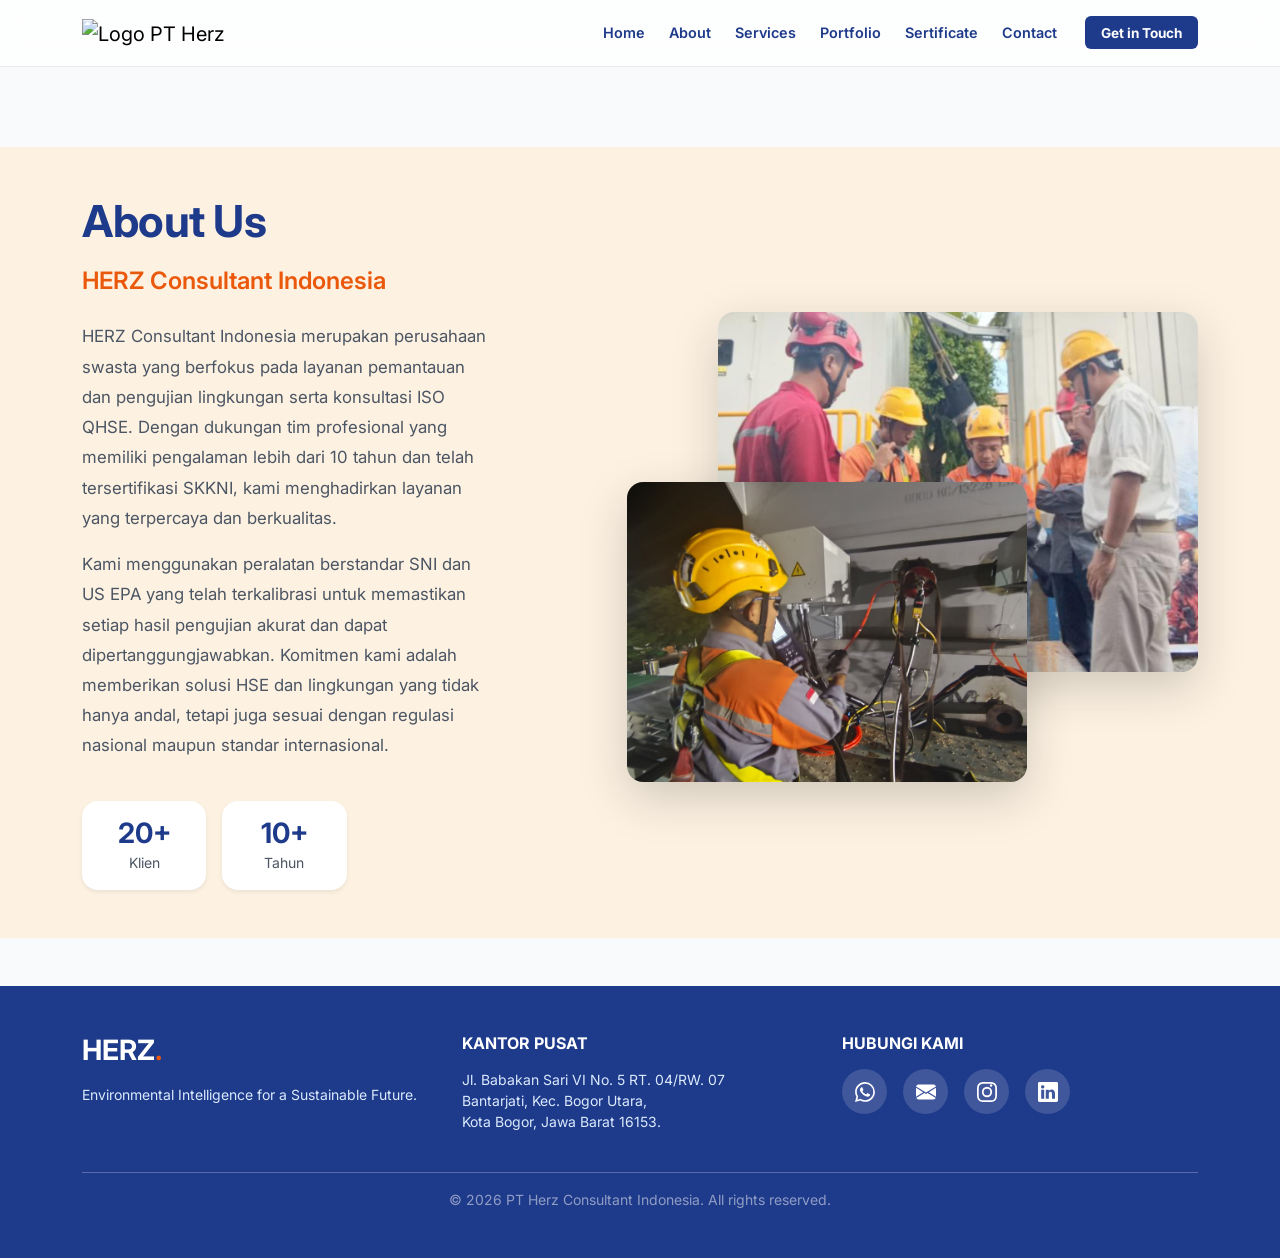
==== about.html @ 068e95f5 "sertivicate contact" ====
<!DOCTYPE html>
<html lang="id">
<head>
    <meta charset="UTF-8">
    <meta name="viewport" content="width=device-width, initial-scale=1.0">
    <title>About Us | PT Herz Consultant Indonesia</title>

    <!-- Bootstrap 5 -->
    <link href="https://cdn.jsdelivr.net/npm/bootstrap@5.3.0/dist/css/bootstrap.min.css" rel="stylesheet">

    <!-- Google Fonts -->
    <link href="https://fonts.googleapis.com/css2?family=Inter:wght@300;400;600;700;800&display=swap" rel="stylesheet">

    <!-- Custom CSS -->
    <link rel="stylesheet" href="css/style.css">
</head>
<body>

    <nav class="navbar navbar-expand-lg navbar-light py-2">
        <div class="container">
            <a class="navbar-brand" href="index.html">
                <img src="assets/logos/logo-herz.png" alt="Logo PT Herz" class="brand-logo">
            </a>
            <button class="navbar-toggler" type="button" data-bs-toggle="collapse" data-bs-target="#navbarNav">
                <span class="navbar-toggler-icon"></span>
            </button>
            <div class="collapse navbar-collapse" id="navbarNav">
                <ul class="navbar-nav ms-auto align-items-center">
                    <li class="nav-item"><a class="nav-link fw-semibold px-3" href="index.html">Home</a></li>
                    <li class="nav-item"><a class="nav-link fw-semibold px-3 active text-herz-blue" href="about.html">About</a></li>
                    <li class="nav-item"><a class="nav-link fw-semibold px-3" href="services.html">Services</a></li>
                    <li class="nav-item"><a class="nav-link fw-semibold px-3" href="portfolio.html">Portfolio</a></li>
                    <li class="nav-item"><a class="nav-link fw-semibold px-3" href="sertificate.html">Sertificate</a></li>
                    <li class="nav-item"><a class="nav-link fw-semibold px-3" href="contact.html">Contact</a></li>
                    <li class="nav-item ms-lg-3">
                        <a href="mailto:info@herzindonesia.com" class="btn btn-herz-blue fw-bold px-4">Get in Touch</a>
                    </li>
                </ul>
            </div>
        </div>
    </nav>
    <!-- Spacer untuk navbar fixed-top -->
    <div style="height: 80px;"></div>

    <section class="about-section py-5">
        <div class="container">
            <div class="row align-items-center g-5">
                
                <div class="col-lg-5">
                    <div class="about-content animate-on-scroll">
                        <h1 class="display-4 fw-bold text-herz-blue mb-3">
                            About Us
                        </h1>
                        <h2 class="h4 fw-semibold text-herz-orange mb-4">
                            HERZ Consultant Indonesia
                        </h2>
                        <p class="text-muted mb-3">
                            HERZ Consultant Indonesia merupakan perusahaan swasta yang berfokus pada layanan pemantauan dan pengujian lingkungan serta konsultasi ISO QHSE. Dengan dukungan tim profesional yang memiliki pengalaman lebih dari 10 tahun dan telah tersertifikasi SKKNI, kami menghadirkan layanan yang terpercaya dan berkualitas.
                        </p>
                        <p class="text-muted mb-4">
                            Kami menggunakan peralatan berstandar SNI dan US EPA yang telah terkalibrasi untuk memastikan setiap hasil pengujian akurat dan dapat dipertanggungjawabkan. Komitmen kami adalah memberikan solusi HSE dan lingkungan yang tidak hanya andal, tetapi juga sesuai dengan regulasi nasional maupun standar internasional.
                        </p>
                        
                        <div class="row g-3 mt-4">
                            
                            <div class="col-4">
                                <div class="stat-card text-center p-3 bg-white rounded-4 shadow-sm">
                                    <h3 class="fw-bold text-herz-blue mb-0">20+</h3>
                                    <small class="text-muted">Klien</small>
                                </div>
                            </div>
                            <div class="col-4">
                                <div class="stat-card text-center p-3 bg-white rounded-4 shadow-sm">
                                    <h3 class="fw-bold text-herz-blue mb-0">10+</h3>
                                    <small class="text-muted">Tahun</small>
                                </div>
                            </div>
                        </div>
                    </div>
                </div>
                
                <div class="col-lg-7">
                    <div class="about-images-wrapper position-relative animate-on-scroll">
                        
                        <div class="about-image-top">
                            <img src="assets/images/about_01.png" 
                                 alt="Office workspace" 
                                 class="img-fluid rounded-4 shadow-lg about-img-top animate-on-scroll">
                        </div>
                        
                        <div class="about-image-bottom">
                            <img src="assets/images/about_02.png" 
                                 alt="Team collaboration" 
                                 class="img-fluid rounded-4 shadow-lg about-img-bottom animate-on-scroll"
                                 style="transition-delay: 200ms;">
                        </div>
                        
                    </div>
                </div>
                
            </div>
        </div>
    </section>

    <footer id="contact" class="bg-herz-blue text-white py-5 mt-5">
        <div class="container">
            <div class="row g-4 text-start">
                <div class="col-md-4">
                    <div class="h3 fw-bold mb-3">HERZ<span class="text-herz-orange">.</span></div>
                    <p class="text-light-blue small">Environmental Intelligence for a Sustainable Future.</p>
                </div>
                <div class="col-md-4">
                    <h6 class="text-uppercase fw-bold mb-3">Kantor Pusat</h6>
                    <p class="text-light-blue small">
                        Jl. Babakan Sari VI No. 5 RT. 04/RW. 07<br>
                        Bantarjati, Kec. Bogor Utara,<br>
                        Kota Bogor, Jawa Barat 16153.
                    </p>

                </div>
                <div class="col-md-4">
                    <h6 class="text-uppercase fw-bold mb-3">Hubungi Kami</h6>
                    <ul class="list-unstyled text-light-blue small">
                       <div class="d-flex gap-3 flex-wrap">
                             <!-- REVISI 2026-05-07: Update WhatsApp -->
                             <a href="https://wa.me/628131415825" class="social-icon" target="_blank" style="width: 45px; height: 45px; background: rgba(255,255,255,0.15); border-radius: 50%; display: flex; align-items: center; justify-content: center; color: white; text-decoration: none;">
                                 <svg xmlns="http://www.w3.org/2000/svg" width="20" height="20" fill="currentColor" class="bi bi-whatsapp" viewBox="0 0 16 16">
                                  <path d="M13.601 2.326A7.854 7.854 0 0 0 7.994 0C3.627 0 .068 3.558.064 7.926c0 1.399.366 2.76 1.057 3.965L0 16l4.204-1.102a7.933 7.933 0 0 0 3.79.965h.004c4.368 0 7.926-3.558 7.93-7.93A7.898 7.898 0 0 0 13.601 2.326zM7.994 14.521a6.573 6.573 0 0 1-3.356-.92l-.24-.144-2.494.654.666-2.433-.156-.251a6.56 6.56 0 0 1-1.007-3.505c0-3.626 2.957-6.584 6.591-6.584a6.56 6.56 0 0 1 4.66 1.931 6.557 6.557 0 0 1 1.928 4.66c-.004 3.639-2.961 6.592-6.592 6.592zm3.615-4.934c-.197-.099-1.17-.578-1.353-.646-.182-.065-.315-.099-.445.099-.133.197-.513.646-.627.775-.114.133-.232.148-.43.05-.197-.1-.836-.308-1.592-.985-.59-.525-.985-1.175-1.103-1.372-.114-.198-.011-.304.088-.403.087-.088.197-.232.296-.346.1-.114.133-.198.198-.33.065-.134.034-.248-.015-.347-.05-.099-.445-1.076-.612-1.47-.16-.389-.323-.335-.445-.34-.114-.007-.247-.007-.38-.007a.729.729 0 0 0-.529.247c-.182.198-.691.677-.691 1.654 0 .977.71 1.916.81 2.049.098.133 1.394 2.132 3.383 2.992.47.205.84.326 1.129.418.475.152.904.129 1.246.08.38-.058 1.171-.48 1.338-.943.164-.464.164-.86.114-.943-.049-.084-.182-.133-.38-.232z"/>
                                </svg>
                             </a>
                         
                             <!-- REVISI 2026-05-07: Update Email -->
                             <a href="mailto:info@herzindonesia.com" class="social-icon" style="width: 45px; height: 45px; background: rgba(255,255,255,0.15); border-radius: 50%; display: flex; align-items: center; justify-content: center; color: white; text-decoration: none;">
                                 <svg xmlns="http://www.w3.org/2000/svg" width="20" height="20" fill="currentColor" class="bi bi-envelope-fill" viewBox="0 0 16 16">
                                  <path d="M.05 3.555A2 2 0 0 1 2 2h12a2 2 0 0 1 1.95 1.555L8 8.414.05 3.555zM0 4.697v7.104l5.803-3.558L0 4.697zM6.761 8.83l-6.57 4.027A2 2 0 0 0 2 14h12a2 2 0 0 0 1.808-1.144l-6.57-4.027L8 9.586l-1.239-.756zm3.436-.586L16 11.801V4.697l-5.803 3.546z"/>
                                </svg>
                             </a>
                         
                             <a href="#" class="social-icon" style="width: 45px; height: 45px; background: rgba(255,255,255,0.15); border-radius: 50%; display: flex; align-items: center; justify-content: center; color: white; text-decoration: none;">
                                 <svg xmlns="http://www.w3.org/2000/svg" width="20" height="20" fill="currentColor" class="bi bi-instagram" viewBox="0 0 16 16">
                                  <path d="M8 0C5.829 0 5.556.01 4.703.048 3.85.088 3.269.222 2.76.42a3.917 3.917 0 0 0-1.417.923A3.927 3.927 0 0 0 .42 2.76c-.198.509-.333 1.09-.373 1.943C.01 5.556 0 5.829 0 8s.01 2.444.048 3.297c.04.852.174 1.433.372 1.942.205.526.478.972.923 1.417.444.445.89.719 1.416.923.51.198 1.09.333 1.942.372C5.555 15.99 5.828 16 8 16s2.444-.01 3.298-.048c.851-.04 1.434-.174 1.943-.372a3.916 3.916 0 0 0 1.416-.923c.445-.445.718-.891.923-1.417.197-.509.332-1.09.372-1.942C15.99 10.445 16 10.171 16 8s-.01-2.444-.048-3.297c-.04-.852-.175-1.433-.372-1.942a3.926 3.926 0 0 0-.923-1.417A3.911 3.911 0 0 0 13.24.42c-.51-.198-1.092-.333-1.943-.372C10.443.01 10.172 0 8 0zm0 1.44c2.168 0 2.426.007 3.281.046.78.035 1.204.166 1.486.275.373.145.64.319.92.599.28.28.453.546.598.92.11.281.24.705.275 1.485.039.854.047 1.11.047 3.281s-.008 2.426-.047 3.281c-.035.78-.166 1.203-.275 1.485a2.47 2.47 0 0 1-.599.919c-.28.28-.546.453-.92.598-.282.11-.705.24-1.485.276-.854.038-1.11.046-3.281.046s-2.426-.008-3.281-.046c-.78-.036-1.203-.166-1.485-.276a2.474 2.474 0 0 1-.92-.598 2.48 2.48 0 0 1-.6-.92c-.109-.281-.24-.705-.275-1.485-.038-.854-.046-1.11-.046-3.281s.008-2.426.046-3.281c.036-.78.166-1.204.276-1.486.145-.373.319-.64.599-.92.28-.28.546-.453.92-.598.282-.11.705-.24 1.485-.276.738-.034 1.024-.044 2.515-.045v.002z"/>
                                  <path d="M8 3.891A4.109 4.109 0 1 0 12.109 8 4.109 4.109 0 0 0 8 3.891zm0 6.778A2.669 2.669 0 1 1 10.669 8 2.669 2.669 0 0 1 8 10.669z"/>
                                  <path d="M12.273 2.712a1.008 1.008 0 1 1-2.015 0 1.008 1.008 0 0 1 2.015 0z"/>
                                </svg>
                             </a>
                         
                             <!-- REVISI 2026-05-07: Update LinkedIn -->
                             <a href="https://www.linkedin.com/company/pt-herz-konsultan-indonesia/" class="social-icon" target="_blank" style="width: 45px; height: 45px; background: rgba(255,255,255,0.15); border-radius: 50%; display: flex; align-items: center; justify-content: center; color: white; text-decoration: none;">
                                 <svg xmlns="http://www.w3.org/2000/svg" width="20" height="20" fill="currentColor" class="bi bi-linkedin" viewBox="0 0 16 16">
                                  <path d="M0 1.146C0 .513.526 0 1.175 0h13.65C15.474 0 16 .513 16 1.146v13.708c0 .633-.526 1.146-1.175 1.146H1.175C.526 16 0 15.487 0 14.854V1.146zm4.943 12.248V6.169H2.542v7.225h2.401zm-1.2-8.212c.837 0 1.358-.554 1.358-1.248-.015-.709-.52-1.248-1.342-1.248-.822 0-1.359.54-1.359 1.248 0 .694.521 1.248 1.327 1.248h.016zm4.908 8.212V9.359c0-.216.016-.432.08-.586.173-.431.568-.878 1.232-.878.869 0 1.216.662 1.216 1.634v3.865h2.401V9.25c0-2.22-1.184-3.252-2.764-3.252-1.274 0-1.845.7-2.165 1.193v.025h-.016a5.54 5.54 0 0 1 .016-.025V6.169h-2.4c.03.678 0 7.225 0 7.225h2.4z"/>
                                </svg>
                             </a>

                        </div>
                    </ul>
                </div>
            </div>
            <hr class="mt-4 opacity-25">
            <div class="text-center small opacity-50">
                &copy; 2026 PT Herz Consultant Indonesia. All rights reserved.
            </div>
        </div>
    </footer>

    <!-- Bootstrap JS -->
    </div>
    </div>

    <script src="https://cdn.jsdelivr.net/npm/bootstrap@5.3.0/dist/js/bootstrap.bundle.min.js"></script>
    
    <!-- Custom JS -->
    <script src="js/script.js"></script>

</body>
</html>
---- css/style.css ----
/* =========================================
   1. General Setup & Colors
   ========================================= */
body {
    font-family: 'Inter', sans-serif;
    background-color: #f8fafc;
    color: #1e293b;
    min-height: 100vh;
}

/* =========================================
   Glassmorphism Panel - Behind Text Only
   ========================================= */
.glass-panel {
    background: rgba(255, 255, 255, 0.12);
    backdrop-filter: blur(14px);
    -webkit-backdrop-filter: blur(14px);
    border: 1px solid rgba(255, 255, 255, 0.25);
    border-radius: 20px;
    padding: 2.5rem;
    box-shadow: 0 8px 32px rgba(0, 0, 0, 0.15);
}

.glass-panel-dark {
    background: rgba(30, 58, 138, 0.65);
    backdrop-filter: blur(14px);
    -webkit-backdrop-filter: blur(14px);
    border: 1px solid rgba(255, 255, 255, 0.15);
    border-radius: 20px;
    padding: 2.5rem;
    box-shadow: 0 8px 32px rgba(0, 0, 0, 0.2);
}

@media (max-width: 768px) {
    .glass-panel,
    .glass-panel-dark {
        padding: 1.5rem;
        border-radius: 14px;
        background: rgba(255, 255, 255, 0.2);
    }
}

/* =========================================
   About Section Glassmorphism
   ========================================= */
.glass-section {
    background: rgba(255, 255, 255, 0.7);
    backdrop-filter: blur(10px);
    -webkit-backdrop-filter: blur(10px);
    border: 1px solid rgba(255, 255, 255, 0.3);
    box-shadow: 0 8px 32px rgba(0, 0, 0, 0.08);
}

@media (max-width: 768px) {
    .glass-section {
        background: rgba(255, 255, 255, 0.85);
    }
}

/* =========================================
   About Us - Asymmetric Section
   ========================================= */
.about-section {
    background-color: #FDF2E2;
    position: relative;
    overflow: hidden;
    width: 100%;
}

.about-content {
    padding-right: 2rem;
}

.about-content h1 {
    font-size: 2.75rem;
    line-height: 1.2;
    letter-spacing: -0.5px;
}

.about-content h2 {
    font-size: 1.5rem;
    line-height: 1.4;
}

.about-content p {
    font-size: 1.05rem;
    line-height: 1.8;
}

/* Stat Cards */
.stat-card {
    transition: transform 0.3s ease, box-shadow 0.3s ease;
}

.stat-card:hover {
    transform: translateY(-5px);
    box-shadow: 0 12px 30px rgba(0, 0, 0, 0.15) !important;
}

/* Images Wrapper */
.about-images-wrapper {
    position: relative;
    min-height: 520px;
    padding: 30px 0;
}

/* Top Image */
.about-image-top {
    position: relative;
    z-index: 1;
}

.about-img-top {
    width: 100%;
    max-width: 480px;
    height: auto;
    aspect-ratio: 4/3;
    object-fit: cover;
    border-radius: 20px;
    display: block;
    margin-left: auto;
    box-shadow: 0 15px 50px rgba(0, 0, 0, 0.12);
}

/* Bottom Image (Overlapping) */
.about-image-bottom {
    position: absolute;
    bottom: 20px;
    left: 0;
    z-index: 2;
}

.about-img-bottom {
    width: 100%;
    max-width: 400px;
    height: auto;
    aspect-ratio: 4/3;
    object-fit: cover;
    border-radius: 20px;
    display: block;
    margin-left: 60px;
    box-shadow: 0 20px 60px rgba(0, 0, 0, 0.18);
}

/* Responsive - Tablet & Mobile */
@media (max-width: 991px) {
    .about-content {
        padding-right: 0;
        text-align: center;
        margin-bottom: 3rem;
    }
    
    .about-content h1 {
        font-size: 2.25rem;
    }
    
    .about-content h2 {
        font-size: 1.25rem;
    }
    
    .about-images-wrapper {
        min-height: auto;
        padding: 0;
    }
    
    .about-image-top {
        position: relative !important;
        margin-bottom: 0;
    }
    
    .about-img-top {
        max-width: 100%;
        margin-left: auto !important;
        margin-right: auto;
    }
    
    /* Overlap effect tetap terjaga di mobile */
    .about-image-bottom {
        position: relative !important;
        bottom: auto;
        left: auto;
        margin-top: -80px;
        margin-left: auto !important;
        margin-right: auto;
        display: table;
    }
    
    .about-img-bottom {
        max-width: 85%;
        margin-left: auto !important;
        margin-right: auto;
    }
}

@media (max-width: 767px) {
    .about-section {
        padding-top: 2rem !important;
        padding-bottom: 2rem !important;
    }
    
    .about-content h1 {
        font-size: 1.875rem;
    }
    
    .about-content h2 {
        font-size: 1.125rem;
    }
    
    .stat-card .p-3 {
        padding: 0.75rem !important;
    }
    
    .stat-card h3 {
        font-size: 1.25rem !important;
    }
    
    .stat-card small {
        font-size: 0.75rem !important;
    }
    
    .about-img-bottom {
        max-width: 90%;
    }
}

/* Rubik Font for Special Headings */
.font-rubik {
    font-family: 'Rubik', sans-serif;
    font-weight: 900;
    letter-spacing: -0.5px;
}

/* Standar Warna Herz (Pilih salah satu, di sini saya pakai #EA580C agar konsisten) */
.text-herz-blue { color: #1e3a8a; }
.text-herz-orange { color: #EA580C !important; }
.text-herz-white { color: #ffffff !important; }
.text-white { color: #ffffff !important; }
.bg-herz-blue { background-color: #1e3a8a; }

.btn-herz-blue {
    background-color: #1e3a8a;
    color: white;
}
.btn-herz-blue:hover { background-color: #172554; color: white; }

.btn-herz-orange { 
    background-color: #EA580C; 
    border-color: #EA580C;
    color: white; 
}
.btn-herz-orange:hover { background-color: #d14d0a; }

/* =========================================
   2. Components
   ========================================= */
/* REVISI 2026-05-07: Perbesar logo agar lebih jelas */
.brand-logo { height: 75px; transition: transform 0.3s ease; }
.brand-logo:hover { transform: scale(1.05); }

@media (max-width: 768px) {
    .brand-logo { height: 60px; }
}

.border-bottom-herz-orange { border-bottom: 3px solid #EA580C; }

/* REVISI 2026-05-07: Perjelas kontras font */
.text-muted { color: #4b5563 !important; } /* Lebih gelap dari default bootstrap muted */
.text-light-blue { color: #dbeafe !important; }

/* =========================================
   Hero Slider (Background Image Carousel)
   ========================================= */
.hero-slider {
    position: relative;
    min-height: 100vh;
    overflow: hidden;
}

.hero-slides {
    position: absolute;
    top: 0;
    left: 0;
    width: 100%;
    height: 100%;
    z-index: -2;
}

.hero-slide {
    position: absolute;
    top: 0;
    left: 0;
    width: 100%;
    height: 100%;
    background-size: cover;
    background-position: center;
    opacity: 0;
    transition: opacity 1.5s ease-in-out;
}

.hero-slide.active {
    opacity: 1;
}

.hero-bg {
    min-height: 100vh;
    background-image: linear-gradient(rgba(255, 255, 255, 0.9), rgba(255, 255, 255, 0.7)), url('https://images.unsplash.com/photo-1532601224476-15c79f2f7a51?auto=format&fit=crop&q=80');
    background-size: cover;
    background-position: center;
    background-attachment: fixed;
    padding-top: 80px;
}

.hero-subtitle {
    border-left: 4px solid #EA580C;
    padding-left: 1rem;
    color: #1e3a8a;
}

.about-img {
    height: 400px;
    background-image: url('../assets/images/tentang_kami.png');
    background-size: cover;
    background-position: center;
}

/*hero image*/

/* Kita bikin section-nya span full width */
.full-width-hero {
    width: 100vw; /* Viewport Width (lebar layar) murni */
    min-height: 80vh; /* Tinggi section minimal 80% dari tinggi layar */
    margin-left: calc(-50vw + 50%); /* Trik TI buat override margin container */
    margin-right: calc(-50vw + 50%);
    position: relative;
    overflow: hidden; /* Biar nggak ada scrollbar horizontal */
}

/* Kita atur gambarnya di dalem section */
.full-width-hero img {
    width: 100%; /* Lebar gambar full mengikuti section pembungkus */
    height: 100%; /* Tinggi gambar full mengikuti section */
    object-fit: cover; /* Trik TI: Gambar nggak bakal distorsi, dia bakal di-crop */
    object-position: center; /* Fokus crop di tengah */
    position: absolute;
    top: 0;
    left: 0;
    z-index: -1; /* Gambar ditaruh di belakang konten teks */
}

/* Full-width Blue Section */
.full-width-blue-section {
    width: 100vw;
  margin-left: calc(-50vw + 50%);
  margin-right: calc(-50vw + 50%);
  background-color: #1e3a8a;
  background-size: cover;
  background-position: center;
  
  /* TAMBAHAN BIAR PANJANG KE BAWAH */
  min-height: 600px; /* Atur angka ini sesuai selera lu */
  display: flex;
  flex-direction: column;
  justify-content: center; /* Teks tetep di tengah meskipun section-nya tinggi */
  padding: 80px 20px; /* Ruang napas buat mobile */
}

.full-width-blue-section h2 {
    font-family: 'Rubik', sans-serif;
    font-weight: 900;
    letter-spacing: -1px;
}

/* =========================================
   Masonry Grid Section (CSS Grid-based)
   ========================================= */
.masonry-grid-section {
    width: 100vw;
    margin-left: calc(-50vw + 50%);
    margin-right: calc(-50vw + 50%);
    background-color: #1e3a8a;
    background-size: cover;
    background-position: center;
    padding: 80px 20px;
    min-height: 600px;
}

.masonry-grid-container {
    max-width: 1400px;
    margin: 0 auto;
    padding: 0 16px;
}

.masonry-grid {
    display: grid;
    grid-template-columns: repeat(1, minmax(0, 1fr));
    gap: 14px;
    max-width: 1080px;
    margin: 0 auto;
}

@media (min-width: 576px) {
    .masonry-grid {
        grid-template-columns: repeat(2, minmax(0, 1fr));
    }
}

@media (min-width: 992px) {
    .masonry-grid {
        grid-template-columns: repeat(3, minmax(0, 1fr));
    }
}

/* Portfolio documentation images (uniform size) */
.masonry-item {
    border-radius: 10px;
    overflow: hidden;
    background-color: #e2e8f0;
    aspect-ratio: 16 / 10;
    max-height: 220px;
}

.masonry-img {
    width: 100%;
    height: 100%;
    object-fit: cover;
    display: block;
}

/* Card base styles */
.masonry-card {
    position: relative;
    background: rgba(255, 255, 255, 0.12);
    backdrop-filter: blur(14px);
    -webkit-backdrop-filter: blur(14px);
    border: 1px solid rgba(255, 255, 255, 0.25);
    border-radius: 20px;
    padding: 16px;
    overflow: hidden;
    box-shadow: 0 8px 32px rgba(0, 0, 0, 0.15);
    transition: transform 0.3s ease, box-shadow 0.3s ease;
    opacity: 0;
    transform: translateY(40px);
}

.masonry-card.is-visible {
    opacity: 1;
    transform: translateY(0);
    transition: opacity 0.6s ease, transform 0.6s cubic-bezier(0.4, 0, 0.2, 1),
                box-shadow 0.3s ease;
}

.masonry-card:hover {
    transform: translateY(-8px);
    box-shadow: 0 12px 32px rgba(0, 0, 0, 0.2);
}

/* Card sizes */
.masonry-card-standard {
    grid-column: span 1;
    grid-row: span 1;
}

.masonry-card-wide {
    grid-column: span 2;
    grid-row: span 1;
}

.masonry-card-tall {
    grid-column: span 1;
    grid-row: span 2;
}

/* Card image */
.masonry-card-img {
    width: 100%;
    height: 100%;
    object-fit: cover;
    display: block;
    border-radius: 12px;
    transition: transform 0.4s ease;
}

.masonry-card:hover .masonry-card-img {
    transform: scale(1.05);
}

/* Card content overlay */
.masonry-card-body {
    position: absolute;
    bottom: 16px;
    left: 16px;
    right: 16px;
    padding: 20px;
    background: linear-gradient(to top, rgba(0, 0, 0, 0.85), rgba(0, 0, 0, 0.4), transparent);
    color: #ffffff;
    border-radius: 0 0 12px 12px;
}

.masonry-card-title {
    font-size: 1.125rem;
    font-weight: 700;
    margin-bottom: 8px;
    color: #ffffff;
}

.masonry-card-text {
    font-size: 0.875rem;
    line-height: 1.5;
    color: rgba(255, 255, 255, 0.85);
    margin: 0;
}

/* Responsive: single column on mobile */
@media (max-width: 575px) {
    .masonry-card-wide,
    .masonry-card-tall {
        grid-column: span 1;
        grid-row: span 1;
    }
    
    .masonry-item {
        max-height: 180px;
    }
}
/* =========================================
   3. Services & Cards - Redesigned
   ========================================= */
.service-card {
    background: white;
    border-radius: 20px;
    transition: all 0.4s cubic-bezier(0.4, 0, 0.2, 1);
    cursor: pointer;
    overflow: hidden;
    border: 1px solid #e2e8f0;
    box-shadow: 0 2px 8px rgba(0, 0, 0, 0.04);
}

.service-card:hover {
    transform: translateY(-12px);
    box-shadow: 0 20px 40px rgba(30, 58, 138, 0.15) !important;
    border-color: #EA580C;
}

.service-card::before {
    content: '';
    position: absolute;
    top: 0;
    left: 0;
    right: 0;
    height: 4px;
    background: linear-gradient(90deg, #1e3a8a 0%, #EA580C 100%);
    opacity: 0;
    transition: opacity 0.3s ease;
}

.service-card:hover::before {
    opacity: 1;
}

.service-card h4 {
    font-size: 1.15rem;
    line-height: 1.4;
    color: #1e3a8a;
    transition: color 0.3s ease;
}

.service-card:hover h4 {
    color: #EA580C;
}

.service-card .text-muted {
    transition: color 0.3s ease;
}

.service-card:hover .text-muted {
    color: #64748b !important;
}

/* Icon Box Redesigned */
.icon-box, .icon-box-orange {
    width: 56px;
    height: 56px;
    display: flex;
    align-items: center;
    justify-content: center;
    font-size: 24px;
    font-weight: bold;
    border-radius: 14px;
    transition: all 0.3s ease;
}

.icon-box {
    background: linear-gradient(135deg, #dbeafe 0%, #bfdbfe 100%);
    color: #1e3a8a;
}

.icon-box-orange {
    background: linear-gradient(135deg, #ffedd5 0%, #fed7aa 100%);
    color: #EA580C;
}

.service-card:hover .icon-box {
    background: linear-gradient(135deg, #1e3a8a 0%, #3b82f6 100%);
    color: white;
    transform: scale(1.1) rotate(-5deg);
}

.service-card:hover .icon-box-orange {
    background: linear-gradient(135deg, #EA580C 0%, #f97316 100%);
    color: white;
    transform: scale(1.1) rotate(-5deg);
}

.border-top-orange { border-top: none !important; }

/* =========================================
   4. Scroll-Driven Animations
   ========================================= */

.animate-on-scroll {
    opacity: 0;
    transform: translateY(40px); /* Posisi awal fade-up */
    transition: opacity 0.8s cubic-bezier(0.4, 0, 0.2, 1),
                transform 0.8s cubic-bezier(0.4, 0, 0.2, 1);
    will-change: transform, opacity;
}

.animate-on-scroll.is-visible {
    opacity: 1;
    transform: translateY(0);
}

/* =========================================
   Contact Modal Grid Cards
   ========================================= */
.contact-grid-card {
    display: flex;
    flex-direction: column;
    align-items: center;
    justify-content: center;
    padding: 20px 10px;
    background: #f8fafc;
    border-radius: 16px;
    border: 1px solid #e2e8f0;
    transition: all 0.3s cubic-bezier(0.4, 0, 0.2, 1);
    color: #475569;
    font-size: 0.8rem;
}

.contact-grid-card:hover {
    background: #ffffff;
    border-color: #1e3a8a;
    transform: translateY(-5px);
    box-shadow: 0 10px 25px rgba(30, 58, 138, 0.1);
    color: #1e3a8a;
}

.contact-grid-card .icon-wrapper {
    width: 54px;
    height: 54px;
    border-radius: 14px;
    display: flex;
    align-items: center;
    justify-content: center;
    font-size: 32px;
    margin-bottom: 12px;
    transition: all 0.3s ease;
}

.contact-grid-card .icon-wrapper.whatsapp { background: #dcfce7; color: #16a34a; }
.contact-grid-card:hover .icon-wrapper.whatsapp { background: #16a34a; color: #ffffff; }

.contact-grid-card .icon-wrapper.email { background: #e0e7ff; color: #2563eb; }
.contact-grid-card:hover .icon-wrapper.email { background: #2563eb; color: #ffffff; }

.contact-grid-card .icon-wrapper.linkedin { background: #e0f2fe; color: #0284c7; }
.contact-grid-card:hover .icon-wrapper.linkedin { background: #0284c7; color: #ffffff; }

/* About Card Overlay Layout */
.about-card-overlap {
    background: #ffffff;
    z-index: 2;
    position: relative;
}

.about-img-under {
    z-index: 1;
    position: relative;
}

@media (min-width: 992px) {
    .about-card-overlap {
        margin-right: -100px; /* Pull card right over the image */
    }
    .about-img-under {
        height: 550px;
        object-fit: cover;
    }
}

@media (max-width: 991px) {
    .about-img-under {
        margin-top: -50px; /* On small screens, image sits slightly under the card */
        height: 350px;
        object-fit: cover;
    }
}

/* Staggered Fade Up */
.fade-up-stagger {
    opacity: 0;
    transform: translateY(30px);
    transition: opacity 0.8s cubic-bezier(0.16, 1, 0.3, 1), transform 0.8s cubic-bezier(0.16, 1, 0.3, 1);
}
.fade-up-stagger.is-visible {
    opacity: 1;
    transform: translateY(0);
}

/* Staggering delays for list items */
.stagger-1 { transition-delay: 0.1s; }
.stagger-2 { transition-delay: 0.3s; }
.stagger-3 { transition-delay: 0.5s; }
.stagger-4 { transition-delay: 0.7s; }
.stagger-5 { transition-delay: 0.9s; }

/* Reveal from Right */
.reveal-right {
    opacity: 0;
    transform: translateX(50px);
    transition: opacity 1s cubic-bezier(0.16, 1, 0.3, 1), transform 1s cubic-bezier(0.16, 1, 0.3, 1);
}
.reveal-right.is-visible {
    opacity: 1;
    transform: translateX(0);
}

/* =========================================
   Stat Divider Section
   ========================================= */
.stat-divider {
    background-color: #f8fafc;
    position: relative;
    z-index: 10;
}
.stat-item {
    padding: 1rem;
    transition: transform 0.3s ease;
}
.stat-item:hover {
    transform: translateY(-5px);
}

/* WAJIB: Biar gak ada scrollbar horizontal liar */
section {
    overflow-x: hidden;
}
/* Reveal Left Animation */
.reveal-left {
    opacity: 0;
    transform: translateX(-100px);
    transition: opacity 1s cubic-bezier(0.17, 0.55, 0.55, 1),
                transform 1s cubic-bezier(0.17, 0.55, 0.55, 1);
}

.reveal-left.is-visible {
    opacity: 1;
    transform: translateX(0);
}

/* Staggered Delays for Cards */
.col-md-4:nth-child(1) .animate-on-scroll {
    transition-delay: 0.2s;
}

.col-md-4:nth-child(2) .animate-on-scroll {
    transition-delay: 0.4s;
}

.col-md-4:nth-child(3) .animate-on-scroll {
    transition-delay: 0.6s;
}

/* =========================================
   5. Navbar - Glassmorphism
   ========================================= */

.navbar {
    position: relative;
    z-index: 1030;
    background: rgba(255, 255, 255, 0.75) !important;
    backdrop-filter: blur(12px);
    -webkit-backdrop-filter: blur(12px);
    border-bottom: 1px solid rgba(0, 0, 0, 0.08) !important;
    padding: 0.75rem 0 !important;
}

.nav-link {
    color: #1e3a8a !important;
    font-size: 0.9rem;
    padding: 0.5rem 0.75rem !important;
}
.nav-link:hover {
    color: #EA580C !important;
}

.navbar .btn-herz-blue {
    background-color: #1e3a8a;
    color: white;
    border: none;
    padding: 0.4rem 1rem !important;
    font-size: 0.85rem;
    transition: all 0.3s ease;
}

.navbar .btn-herz-blue:hover {
    background-color: #172554;
    color: white;
}

/* =========================================
   6. Scroll Progress Bar
   ========================================= */

.scroll-progress-bar {
    position: fixed;
    top: 0;
    left: 0;
    height: 4px;
    width: 0%;
    background: linear-gradient(90deg, #1e3a8a, #EA580C);
    z-index: 9999;
    transition: width 0.1s ease-out;
}

/* =========================================
   7. Footer & Portfolio Extra
   ========================================= */
.social-icon {
    width: 45px;
    height: 45px;
    background: rgba(255,255,255,0.15);
    border-radius: 50%;
    display: flex;
    align-items: center;
    justify-content: center;
    color: white;
    font-size: 20px;
    text-decoration: none;
    transition: 0.3s;
}
.social-icon:hover { background: rgba(255,255,255,0.35); transform: scale(1.1); }

.client-logo { height: 60px; max-width: 120px; object-fit: contain; }

.case-card { transition: all 0.3s ease; }
.case-card:hover { transform: translateY(-8px); box-shadow: 0 15px 30px rgba(0,0,0,0.1); }

.case-img {
    width: 100%;
    height: 300px;
    object-fit: cover;
    border-radius: 8px;
    transition: 0.4s;
}
.case-img:hover { transform: scale(1.05); }

.border-bottom-hover {
    border-bottom: 2px solid transparent;
    transition: all 0.3s ease;
}
.border-bottom-hover:hover {
    border-bottom: 2px solid #EA580C;
    color: #1e3a8a;
}

/* =========================================
   Fade-in + Slide Up Animation
   ========================================= */
.fade-in-text {
    opacity: 0;
    transform: translateY(30px);
    transition: opacity 0.8s cubic-bezier(0.4, 0, 0.2, 1),
                transform 0.8s cubic-bezier(0.4, 0, 0.2, 1);
}

.fade-in-text.is-visible {
    opacity: 1;
    transform: translateY(0);
}

/* Staggered delays for multiple fade-in elements */
.fade-in-text:nth-child(2) {
    transition-delay: 0.2s;
}

.fade-in-text:nth-child(3) {
    transition-delay: 0.4s;
}

/* =========================================
   6. Typing Animation
   ========================================= */
.typing-title {
    display: block;
}

.typing-subtitle {
    display: block;
    margin-top: 1rem;
}

/* =========================================
   8. Circular Testimonial
   ========================================= */

.testimonial-img-container img {
    width: 100px;
    height: 100px;
    object-fit: cover;
}

.testimonial-item {
    animation: fadeIn 0.8s ease-in-out;
}

.nav-testi {
    width: 45px;
    height: 45px;
    display: flex;
    align-items: center;
    justify-content: center;
    transition: 0.3s;
}

.nav-testi:hover {
    transform: scale(1.1);
}

@keyframes fadeIn {
    from { opacity: 0; transform: translateY(10px); }
    to { opacity: 1; transform: translateY(0); }
}

.bg-herz-dark {
    background-color: #060507;
}

/* =========================================
   9. Contact Section
   ========================================= */
.contact-icon {
    width: 64px;
    height: 64px;
    border-radius: 14px;
    display: flex;
    align-items: center;
    justify-content: center;
}

.contact-hero {
    border-radius: 28px !important;
}

.contact-card {
    border-radius: 24px !important;
    border-color: #e2e8f0 !important;
    transition: transform 0.3s ease, box-shadow 0.3s ease;
}

.contact-card:hover {
    transform: translateY(-6px);
    box-shadow: 0 14px 28px rgba(15, 23, 42, 0.12) !important;
}

.contact-modal {
    border-radius: 20px;
    overflow: hidden;
}

.contact-modal .modal-header {
    background: linear-gradient(135deg, #eff6ff 0%, #ffffff 65%);
}

.contact-modal .modal-body {
    padding: 1.25rem 1.25rem 1.5rem;
}

.contact-modal .btn {
    border-radius: 12px;
}

.contact-image-wrap {
    border-top-right-radius: 28px;
    border-bottom-left-radius: 28px;
    border-bottom-right-radius: 28px;
    overflow: hidden;
}

.contact-image-wrap img {
    border-top-right-radius: 28px;
    border-bottom-left-radius: 28px;
    border-bottom-right-radius: 28px;
}

@media (max-width: 991px) {
    .contact-image-wrap {
        border-top-right-radius: 0;
        border-bottom-left-radius: 28px;
        border-bottom-right-radius: 28px;
    }

    .contact-image-wrap img {
        border-top-right-radius: 0;
        border-bottom-left-radius: 28px;
        border-bottom-right-radius: 28px;
    }
}


/* =========================================
   Slider Logo Klien (Infinite Marquee)
   ========================================= */

.logo-slider-track {
    display: flex;
    align-items: center;
    width: max-content;
    animation: slideContinuous 20s linear infinite;
}

.logo-slider-track:hover {
    animation-play-state: paused;
}

.client-slide-box {
    width: 200px;
    flex-shrink: 0;
    filter: grayscale(100%);
    transition: filter 0.3s ease, transform 0.3s ease;
    cursor: pointer;
}

.client-slide-box:hover {
    filter: grayscale(0%);
    transform: scale(1.1);
}

.client-logo {
    height: 60px;
    max-width: 120px;
    object-fit: contain;
}

@keyframes slideContinuous {
    0% {
        transform: translateX(0);
    }
    100% {
        transform: translateX(-50%);
    }
}

/* =========================================
   Services Page Styles
   ========================================= */

/* Hero Section untuk Services */
.services-hero {
    background: #f8fafc;
    padding: 120px 0 60px;
    min-height: 50vh;
    display: flex;
    align-items: center;
}

.services-hero h1 {
    font-family: 'Rubik', sans-serif;
    font-weight: 800;
    letter-spacing: -1px;
}

.services-hero .lead {
    color: #64748b;
}

.hero-badge {
    display: inline-flex;
    gap: 12px;
    flex-wrap: wrap;
    margin-top: 24px;
}

.hero-badge span {
    background: #e2e8f0;
    padding: 8px 20px;
    border-radius: 40px;
    font-size: 0.85rem;
    font-weight: 500;
    color: #475569;
}

/* Service Cards */
.service-card {
    background: white;
    border-radius: 24px;
    transition: all 0.3s ease;
    overflow: hidden;
    height: 100%;
    border: 1px solid #eef2f8;
}

.service-card:hover {
    transform: translateY(-8px);
    box-shadow: 0 20px 40px rgba(0,0,0,0.1);
    border-color: #EA580C;
}

.service-card-header {
    padding: 28px 28px 20px;
    border-bottom: 2px solid #f0f4fa;
    display: flex;
    align-items: center;
    gap: 16px;
}

.service-icon {
    width: 54px;
    height: 75px;
    background: #eef2ff;
    border-radius: 27px;
    display: flex;
    align-items: center;
    justify-content: center;
    font-size: 24px;
    color: #1e3a8a;
    flex-shrink: 0;
}

.service-card-header h3 {
    font-family: 'Rubik', sans-serif;
    font-weight: 700;
    font-size: 1.5rem;
    margin: 0;
    color: #0f2b4d;
}

.service-card-body {
    padding: 24px 28px 28px;
}

.service-list {
    list-style: none;
    padding: 0;
    margin: 0 0 24px 0;
}

.service-list li {
    margin-bottom: 14px;
    display: flex;
    align-items: flex-start;
    gap: 12px;
    color: #334155;
    font-weight: 500;
}

.service-list li i {
    color: #EA580C;
    font-size: 1.1rem;
    margin-top: 2px;
    min-width: 20px;
}

.tech-stack {
    display: flex;
    flex-wrap: wrap;
    gap: 8px;
    margin: 20px 0 24px;
}

.tech-stack span {
    background: #f1f5f9;
    padding: 5px 14px;
    border-radius: 30px;
    font-size: 0.7rem;
    font-weight: 600;
    color: #1e3a8a;
}

/* Competency List Section Customization */
.competency-list-section .service-card {
    border-left: 5px solid #1e3a8a;
    transition: all 0.3s ease;
}

.competency-list-section .service-card:hover {
    border-left: 5px solid #EA580C;
}

@media (max-width: 768px) {
    .service-card-header {
        flex-direction: column;
        align-items: flex-start;
        gap: 15px;
        padding: 20px;
    }
    
    .service-card-header h3 {
        font-size: 1.2rem;
    }
    
    .service-card-body {
        padding: 20px;
    }
}

.service-link {
    display: inline-flex;
    align-items: center;
    gap: 8px;
    color: #EA580C;
    text-decoration: none;
    font-weight: 600;
    transition: gap 0.3s ease;
}

.service-link:hover {
    gap: 12px;
    color: #1e3a8a;
}

/* CTA Section */
.cta-section {
    background: linear-gradient(135deg, #1e3a8a 0%, #0f2b4d 100%);
    border-radius: 28px;
    padding: 48px 40px;
    margin: 48px 0;
    text-align: center;
}

.cta-section h3 {
    font-family: 'Rubik', sans-serif;
    font-weight: 700;
    margin-bottom: 16px;
}

/* Clients Section */
.clients-section {
    padding: 40px 0;
    border-top: 1px solid #e2e8f0;
    margin-top: 40px;
}

.client-logos {
    display: flex;
    flex-wrap: wrap;
    justify-content: center;
    gap: 40px;
    align-items: center;
}

.client-logos span {
    font-weight: 700;
    color: #475569;
    font-size: 1rem;
    letter-spacing: 0.5px;
}

/* Button Styles */
.btn-herz-blue {
    background-color: #1e3a8a;
    color: white;
    transition: all 0.3s ease;
}

.btn-herz-blue:hover {
    background-color: #172554;
    color: white;
    transform: translateY(-2px);
}

.btn-herz-orange {
    background-color: #EA580C;
    border-color: #EA580C;
    color: white;
    transition: all 0.3s ease;
}

.btn-herz-orange:hover {
    background-color: #d14d0a;
    color: white;
    transform: translateY(-2px);
}

.btn-outline-herz-blue {
    border: 2px solid #1e3a8a;
    color: #1e3a8a;
    background: transparent;
    transition: all 0.3s ease;
}

.btn-outline-herz-blue:hover {
    background: #1e3a8a;
    color: white;
    transform: translateY(-2px);
}

/* Responsive */
@media (max-width: 768px) {
    .services-hero {
        padding: 120px 0 60px;
    }
    .services-hero h1 {
        font-size: 2rem;
    }
    .service-card-header h3 {
        font-size: 1.25rem;
    }
    .service-icon {
        width: 50px;
        height: 50px;
        font-size: 24px;
    }
    .cta-section {
        padding: 32px 24px;
    }
    .cta-section h3 {
        font-size: 1.3rem;
    }
    .client-logos {
        gap: 24px;
    }
    .client-logos span {
        font-size: 0.8rem;
    }
}

@media (max-width: 576px) {
    .service-card-header {
        padding: 20px;
    }
    .service-card-body {
        padding: 20px;
    }
}

/* =========================================
   Certificate Page Styles
   ========================================= */

/* Hero Section */
.certificate-hero {
    width: 100vw;
    margin-left: calc(-50vw + 50%);
    margin-right: calc(-50vw + 50%);
    background-image: url('../assets/images/bg_hero02.png');
    background-size: cover;
    background-position: center;
    min-height: 50vh;
    display: flex;
    align-items: center;
    padding: 120px 20px 60px;
}

/* Carousel Section */
.certificate-carousel-section {
    padding: 80px 0;
    background: linear-gradient(180deg, #f8fafc 0%, #e2e8f0 100%);
}

.carousel-wrapper {
    position: relative;
    display: flex;
    align-items: center;
    gap: 16px;
}

.carousel-track-container {
    overflow: hidden;
    border-radius: 16px;
    flex: 1;
}

.carousel-track {
    display: flex;
    gap: 24px;
    transition: transform 0.5s cubic-bezier(0.4, 0, 0.2, 1);
    padding: 20px 0;
}

/* Certificate Card - No Image Version */
.certificate-card {
    min-width: calc(33.333% - 16px);
    background: white;
    border-radius: 16px;
    overflow: hidden;
    box-shadow: 0 4px 16px rgba(0, 0, 0, 0.08);
    transition: transform 0.3s ease, box-shadow 0.3s ease;
}

.certificate-card:hover {
    transform: translateY(-8px);
    box-shadow: 0 12px 32px rgba(0, 0, 0, 0.15);
}

.certificate-card-content {
    padding: 32px 24px;
    text-align: center;
}

.certificate-icon {
    width: 64px;
    height: 64px;
    background: linear-gradient(135deg, #1e3a8a 0%, #3b82f6 100%);
    border-radius: 50%;
    display: flex;
    align-items: center;
    justify-content: center;
    margin: 0 auto 20px;
    font-size: 32px;
    color: white;
}

.certificate-card h5 {
    color: #1e3a8a;
    font-size: 1.1rem;
    line-height: 1.4;
}

.certificate-card .text-muted {
    font-size: 0.875rem;
}

/* Navigation Buttons */
.carousel-nav {
    width: 48px;
    height: 48px;
    background: white;
    border: 2px solid #1e3a8a;
    border-radius: 50%;
    display: flex;
    align-items: center;
    justify-content: center;
    font-size: 28px;
    color: #1e3a8a;
    cursor: pointer;
    transition: all 0.3s ease;
    flex-shrink: 0;
}

.carousel-nav:hover {
    background: #1e3a8a;
    color: white;
    transform: scale(1.1);
}

.carousel-nav:disabled {
    opacity: 0.3;
    cursor: not-allowed;
}

.carousel-nav:disabled:hover {
    background: white;
    color: #1e3a8a;
    transform: none;
}

/* Dots Indicator */
.carousel-dots {
    display: flex;
    justify-content: center;
    gap: 12px;
    margin-top: 32px;
}

.dot {
    width: 12px;
    height: 12px;
    border-radius: 50%;
    background: #cbd5e1;
    border: none;
    cursor: pointer;
    transition: all 0.3s ease;
}

.dot.active {
    background: #1e3a8a;
    transform: scale(1.3);
}

.dot:hover:not(.active) {
    background: #94a3b8;
}

/* Responsive */
@media (max-width: 991px) {
    .certificate-card {
        min-width: calc(50% - 12px);
    }
}

@media (max-width: 767px) {
    .certificate-card {
        min-width: calc(100% - 0px);
    }
    
    .carousel-nav {
        width: 40px;
        height: 40px;
        font-size: 24px;
    }
    
    .carousel-wrapper {
        gap: 12px;
    }
    
    .certificate-hero {
        min-height: 40vh;
        padding: 100px 20px 40px;
    }
    
    .certificate-hero h1 {
        font-size: 2rem;
    }
    
    .certificate-card-content {
        padding: 24px 20px;
    }
    
    .certificate-icon {
        width: 56px;
        height: 56px;
        font-size: 28px;
    }
}
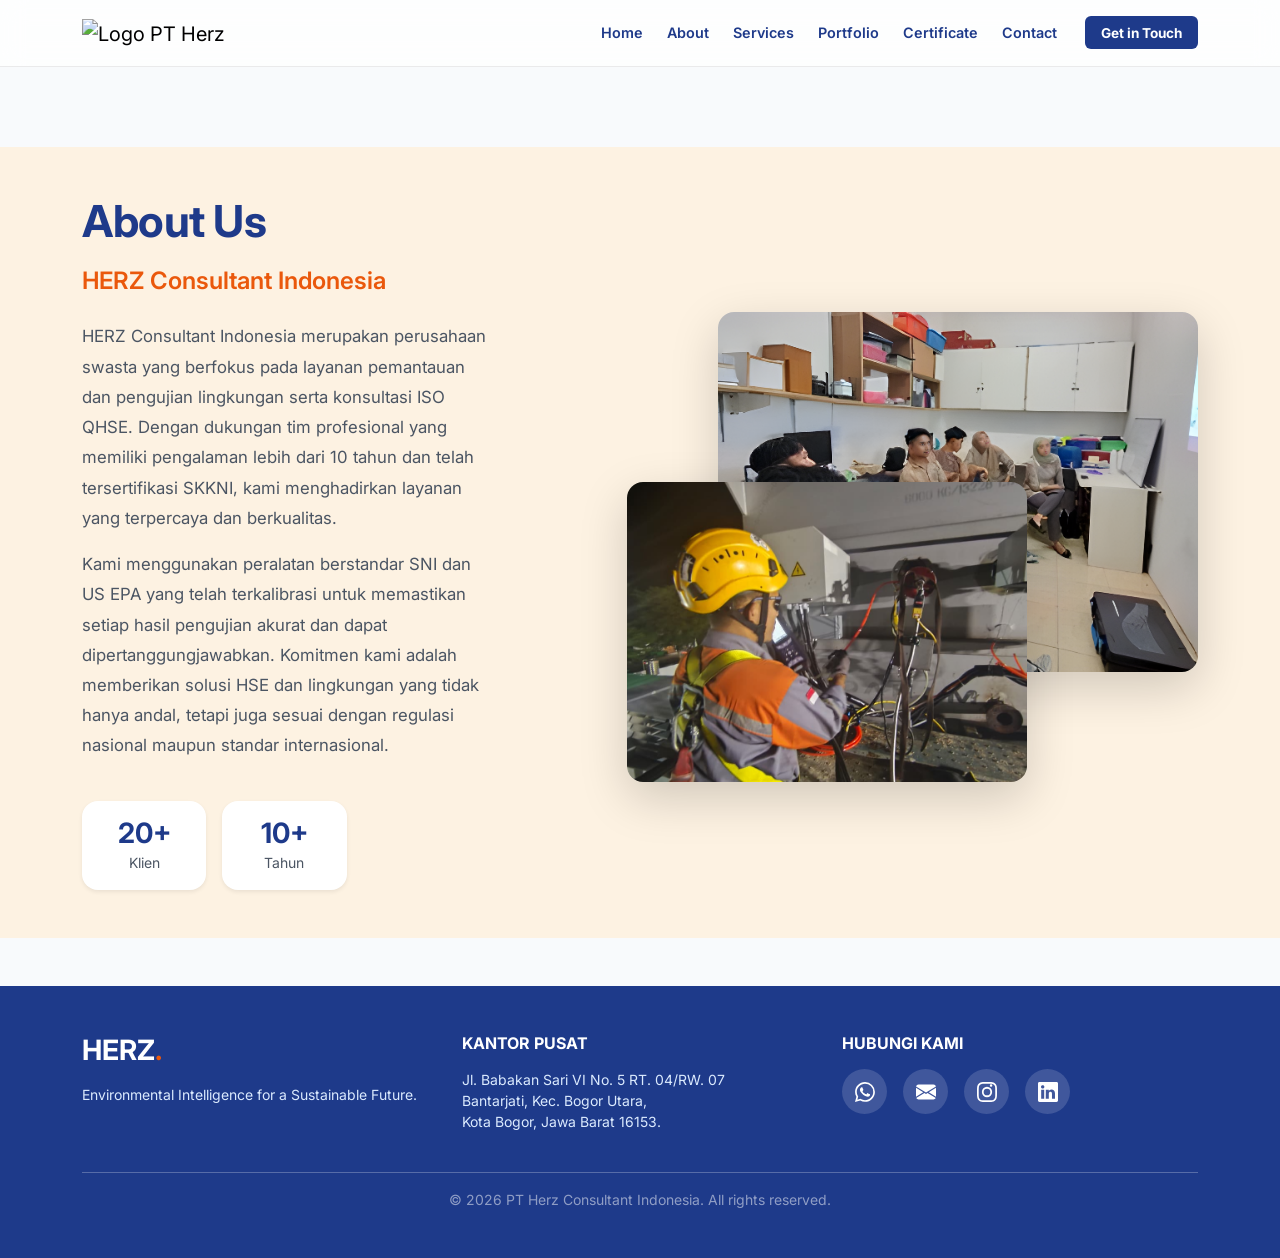
==== commit 2a838146: "menyesuaikan data,foto sesuai dengan compro" ====
--- a/about.html
+++ b/about.html
@@ -30,7 +30,7 @@
                     <li class="nav-item"><a class="nav-link fw-semibold px-3 active text-herz-blue" href="about.html">About</a></li>
                     <li class="nav-item"><a class="nav-link fw-semibold px-3" href="services.html">Services</a></li>
                     <li class="nav-item"><a class="nav-link fw-semibold px-3" href="portfolio.html">Portfolio</a></li>
-                    <li class="nav-item"><a class="nav-link fw-semibold px-3" href="sertificate.html">Sertificate</a></li>
+                    <li class="nav-item"><a class="nav-link fw-semibold px-3" href="sertificate.html">Certificate</a></li>
                     <li class="nav-item"><a class="nav-link fw-semibold px-3" href="contact.html">Contact</a></li>
                     <li class="nav-item ms-lg-3">
                         <a href="mailto:info@herzindonesia.com" class="btn btn-herz-blue fw-bold px-4">Get in Touch</a>
@@ -83,7 +83,7 @@
                     <div class="about-images-wrapper position-relative animate-on-scroll">
                         
                         <div class="about-image-top">
-                            <img src="assets/images/about_01.png" 
+                            <img src="assets/images/dokumabout.png" 
                                  alt="Office workspace" 
                                  class="img-fluid rounded-4 shadow-lg about-img-top animate-on-scroll">
                         </div>
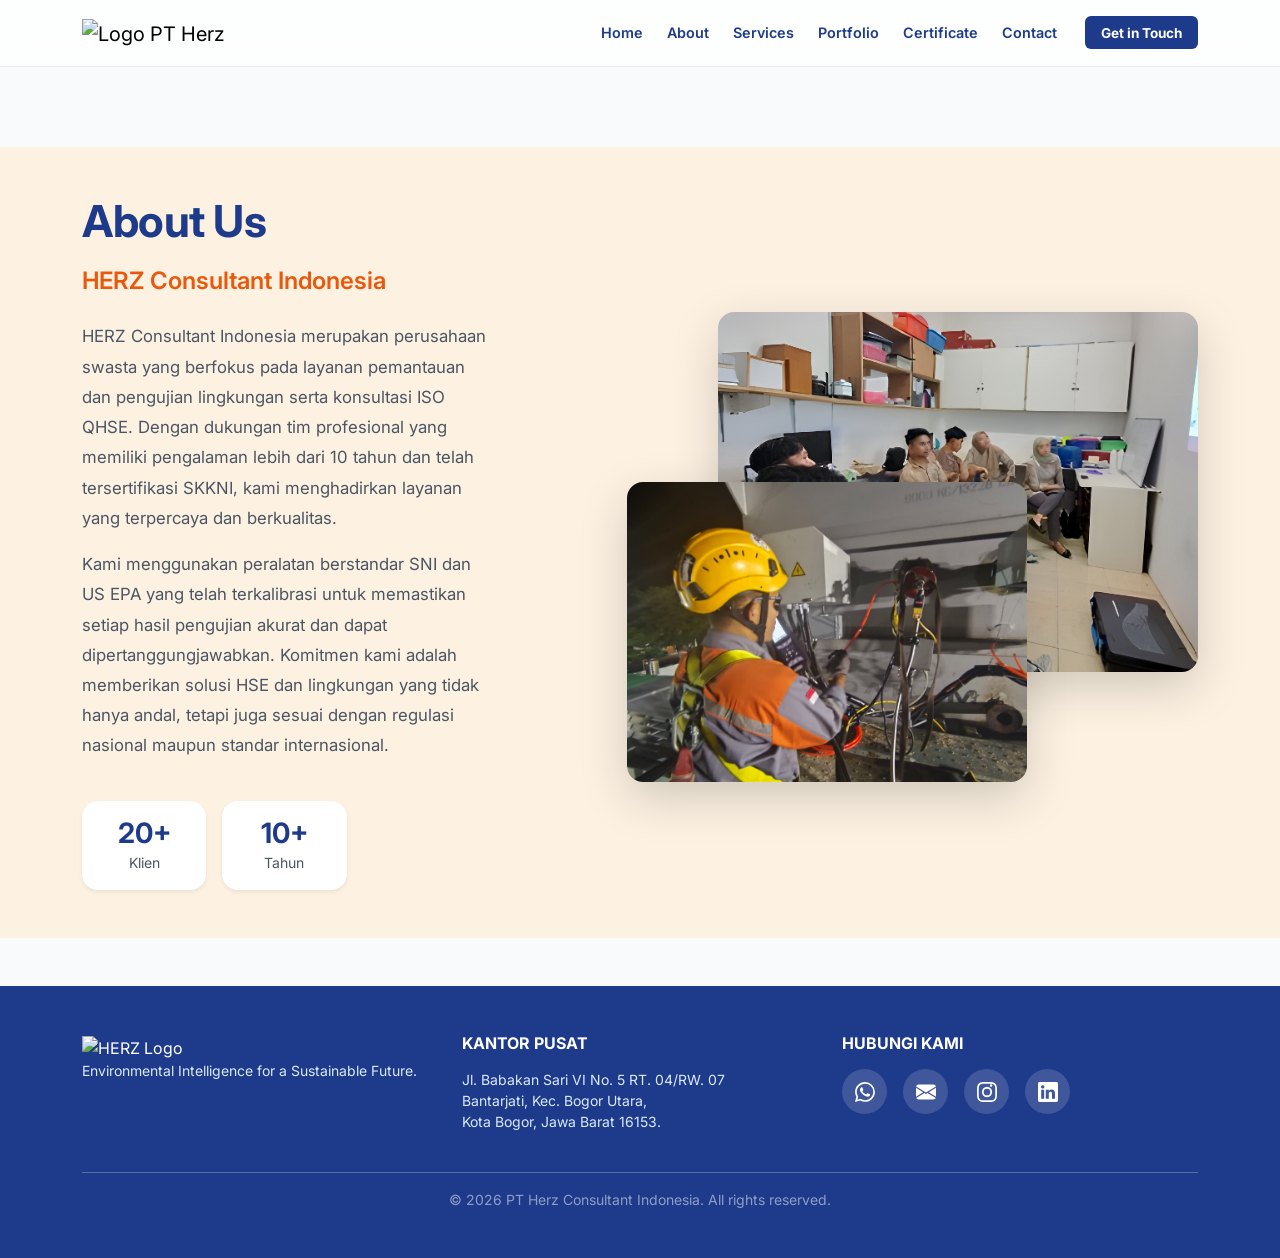
==== commit ecee80af: "Perbaikan di page contact" ====
--- a/about.html
+++ b/about.html
@@ -10,6 +10,7 @@
 
     <!-- Google Fonts -->
     <link href="https://fonts.googleapis.com/css2?family=Inter:wght@300;400;600;700;800&display=swap" rel="stylesheet">
+    <link href="https://unpkg.com/boxicons@2.1.4/css/boxicons.min.css" rel="stylesheet">
 
     <!-- Custom CSS -->
     <link rel="stylesheet" href="css/style.css">
@@ -33,7 +34,7 @@
                     <li class="nav-item"><a class="nav-link fw-semibold px-3" href="sertificate.html">Certificate</a></li>
                     <li class="nav-item"><a class="nav-link fw-semibold px-3" href="contact.html">Contact</a></li>
                     <li class="nav-item ms-lg-3">
-                        <a href="mailto:info@herzindonesia.com" class="btn btn-herz-blue fw-bold px-4">Get in Touch</a>
+                        <a href="#" class="btn btn-herz-blue fw-bold px-4" data-bs-toggle="modal" data-bs-target="#contactModal">Get in Touch</a>
                     </li>
                 </ul>
             </div>
@@ -106,7 +107,7 @@
         <div class="container">
             <div class="row g-4 text-start">
                 <div class="col-md-4">
-                    <div class="h3 fw-bold mb-3">HERZ<span class="text-herz-orange">.</span></div>
+                    <img src="assets/logos/logo-herz.png" alt="HERZ Logo" class="img-fluid" style="height: 90px;">
                     <p class="text-light-blue small">Environmental Intelligence for a Sustainable Future.</p>
                 </div>
                 <div class="col-md-4">
@@ -166,6 +167,38 @@
     </div>
     </div>
 
+    <!-- Contact Modal -->
+    <div class="modal fade" id="contactModal" tabindex="-1" aria-labelledby="contactModalLabel" aria-hidden="true">
+        <div class="modal-dialog modal-dialog-centered">
+            <div class="modal-content border-0 shadow-lg rounded-4">
+                <div class="modal-header border-0 pb-0 position-relative">
+                    <h5 class="modal-title fw-bold text-herz-blue w-100 text-center mt-3" id="contactModalLabel">Hubungi Kami</h5>
+                    <button type="button" class="btn-close position-absolute end-0 top-0 m-3" data-bs-dismiss="modal" aria-label="Close"></button>
+                </div>
+                <div class="modal-body text-center pb-5 pt-3">
+                    <p class="text-muted mb-4 px-3 small">Silakan pilih platform komunikasi yang paling nyaman untuk Anda.</p>
+                    <div class="row justify-content-center g-3 px-3">
+                        <div class="col-4">
+                            <a href="https://wa.me/628131415825" target="_blank" class="contact-grid-card text-decoration-none">
+                                <div class="icon-wrapper whatsapp"><i class='bx bxl-whatsapp'></i></div><span class="fw-semibold">WhatsApp</span>
+                            </a>
+                        </div>
+                        <div class="col-4">
+                            <a href="mailto:info@herzindonesia.com" class="contact-grid-card text-decoration-none">
+                                <div class="icon-wrapper email"><i class='bx bxs-envelope'></i></div><span class="fw-semibold">Email</span>
+                            </a>
+                        </div>
+                        <div class="col-4">
+                            <a href="https://www.linkedin.com/company/pt-herz-konsultan-indonesia/" target="_blank" class="contact-grid-card text-decoration-none">
+                                <div class="icon-wrapper linkedin"><i class='bx bxl-linkedin'></i></div><span class="fw-semibold">LinkedIn</span>
+                            </a>
+                        </div>
+                    </div>
+                </div>
+            </div>
+        </div>
+    </div>
+
     <script src="https://cdn.jsdelivr.net/npm/bootstrap@5.3.0/dist/js/bootstrap.bundle.min.js"></script>
     
     <!-- Custom JS -->
--- a/css/style.css
+++ b/css/style.css
@@ -1353,7 +1353,8 @@
     width: 100vw;
     margin-left: calc(-50vw + 50%);
     margin-right: calc(-50vw + 50%);
-    background-image: url('../assets/images/bg_hero02.png');
+    background-color: #1e3a8a;
+    background-image: linear-gradient(rgba(30, 58, 138, 0.92), rgba(30, 58, 138, 0.92));
     background-size: cover;
     background-position: center;
     min-height: 50vh;
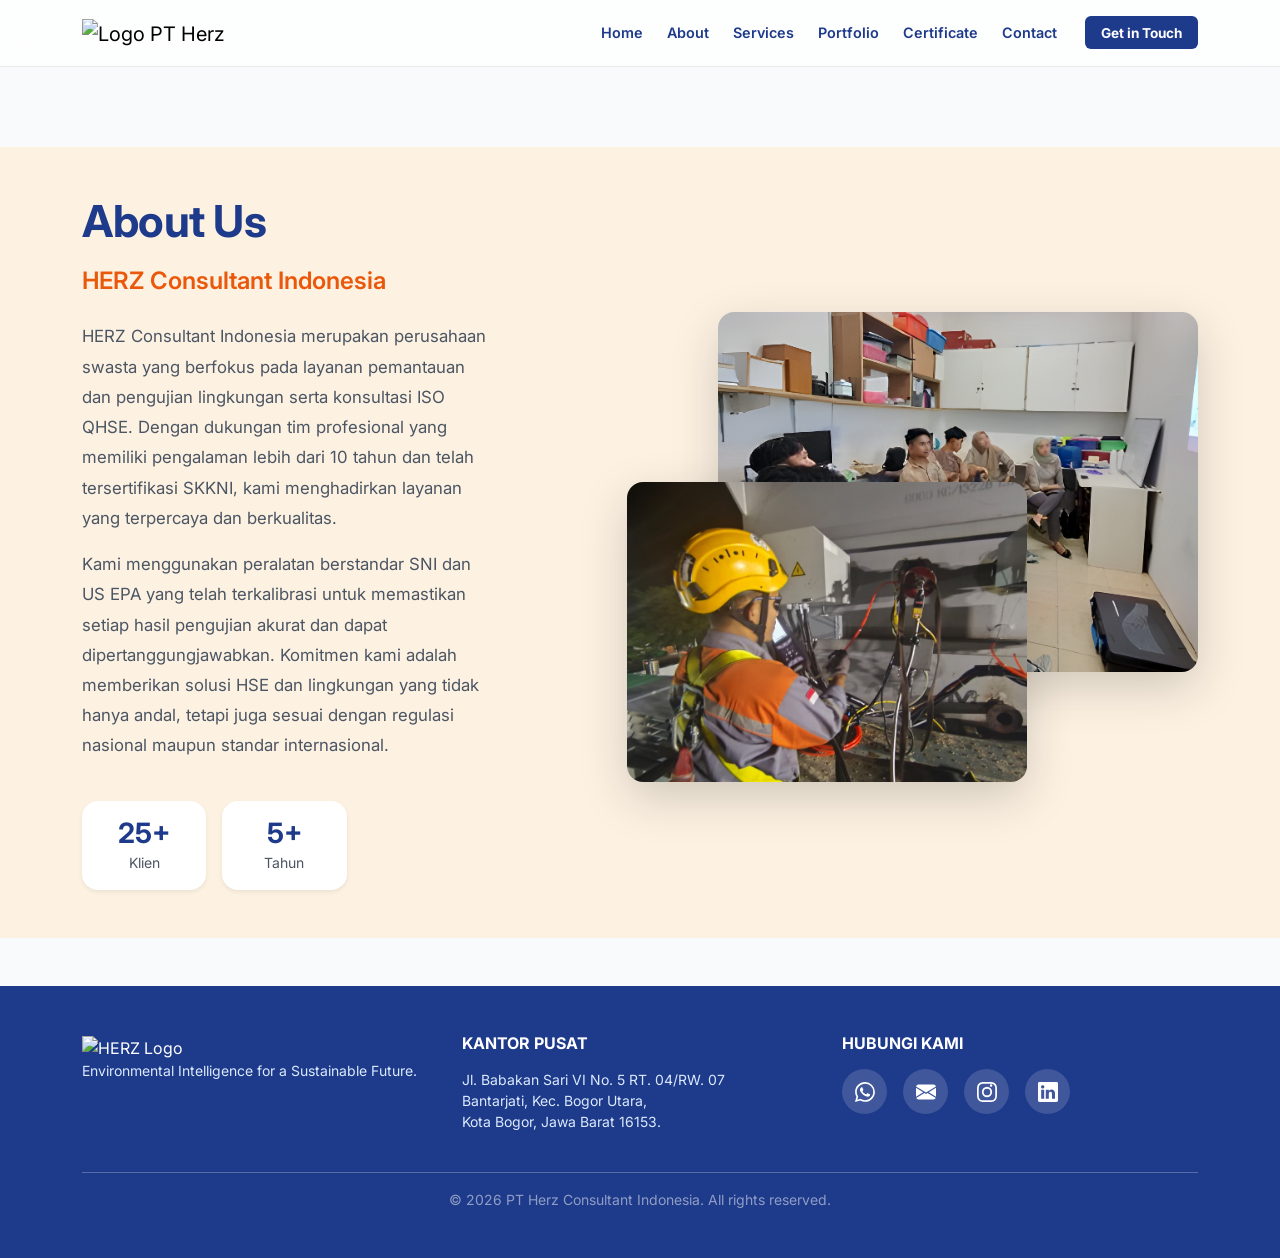
==== commit 4e50946a: "lagi lagi mengganti foto" ====
--- a/about.html
+++ b/about.html
@@ -66,13 +66,13 @@
                             
                             <div class="col-4">
                                 <div class="stat-card text-center p-3 bg-white rounded-4 shadow-sm">
-                                    <h3 class="fw-bold text-herz-blue mb-0">20+</h3>
+                                    <h3 class="fw-bold text-herz-blue mb-0">25+</h3>
                                     <small class="text-muted">Klien</small>
                                 </div>
                             </div>
                             <div class="col-4">
                                 <div class="stat-card text-center p-3 bg-white rounded-4 shadow-sm">
-                                    <h3 class="fw-bold text-herz-blue mb-0">10+</h3>
+                                    <h3 class="fw-bold text-herz-blue mb-0">5+</h3>
                                     <small class="text-muted">Tahun</small>
                                 </div>
                             </div>
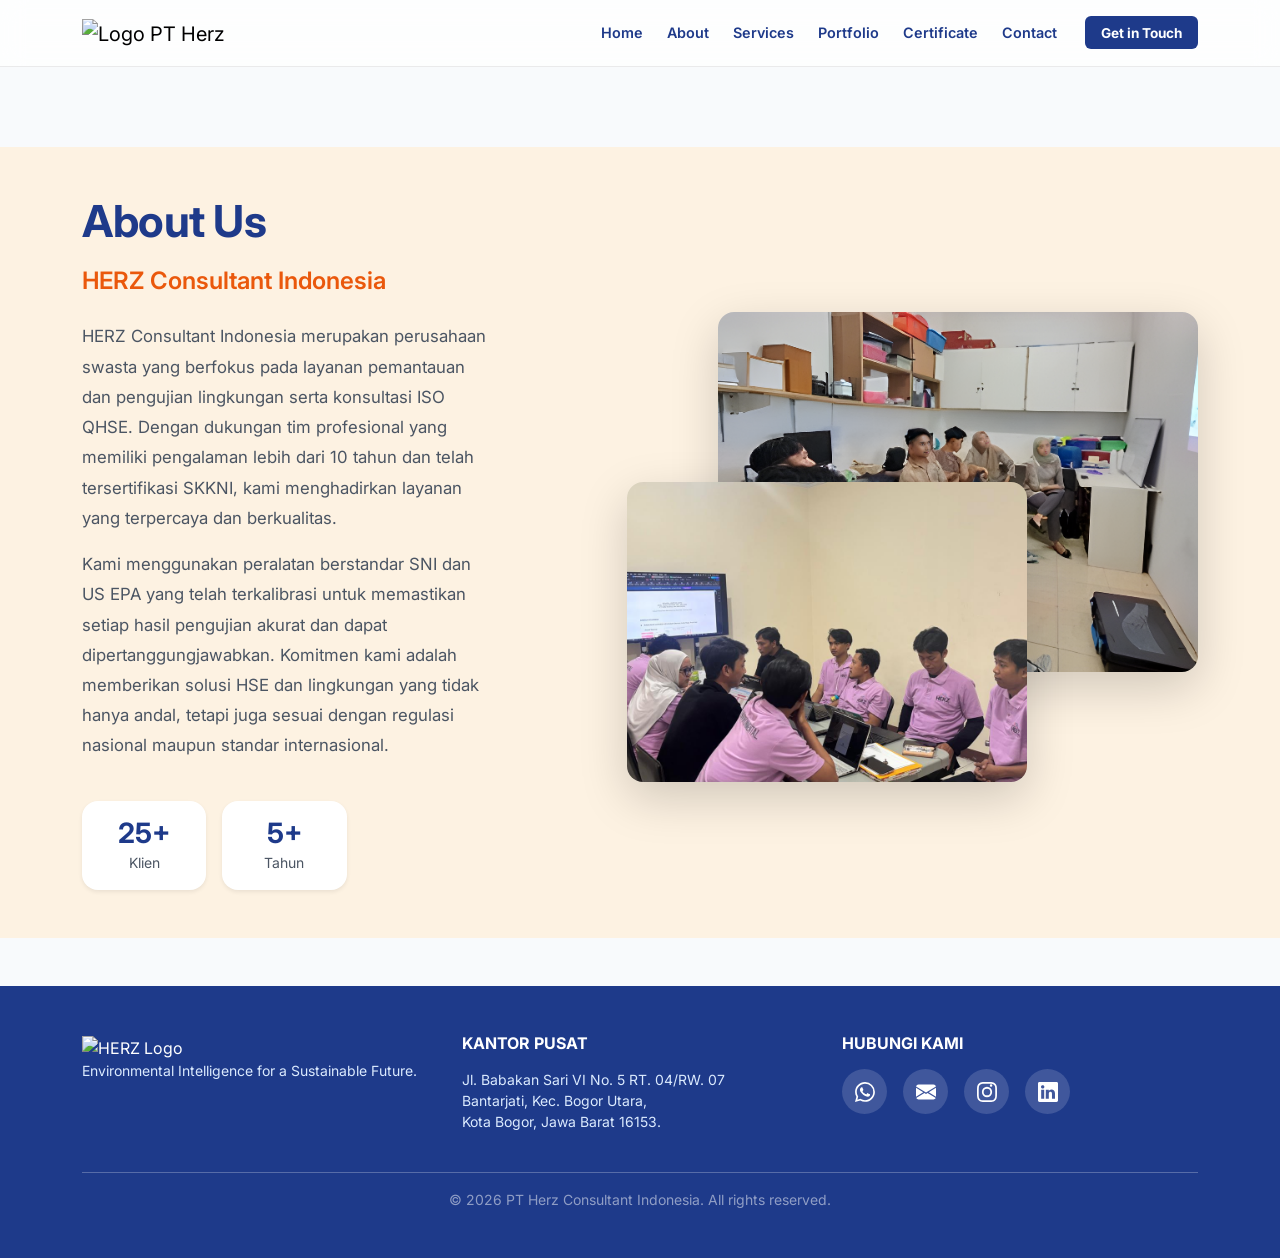
==== commit 74ced6b3: "lagi lagi mengganti data" ====
--- a/about.html
+++ b/about.html
@@ -90,7 +90,7 @@
                         </div>
                         
                         <div class="about-image-bottom">
-                            <img src="assets/images/about_02.png" 
+                            <img src="assets/images/dokum (234).jpeg" 
                                  alt="Team collaboration" 
                                  class="img-fluid rounded-4 shadow-lg about-img-bottom animate-on-scroll"
                                  style="transition-delay: 200ms;">
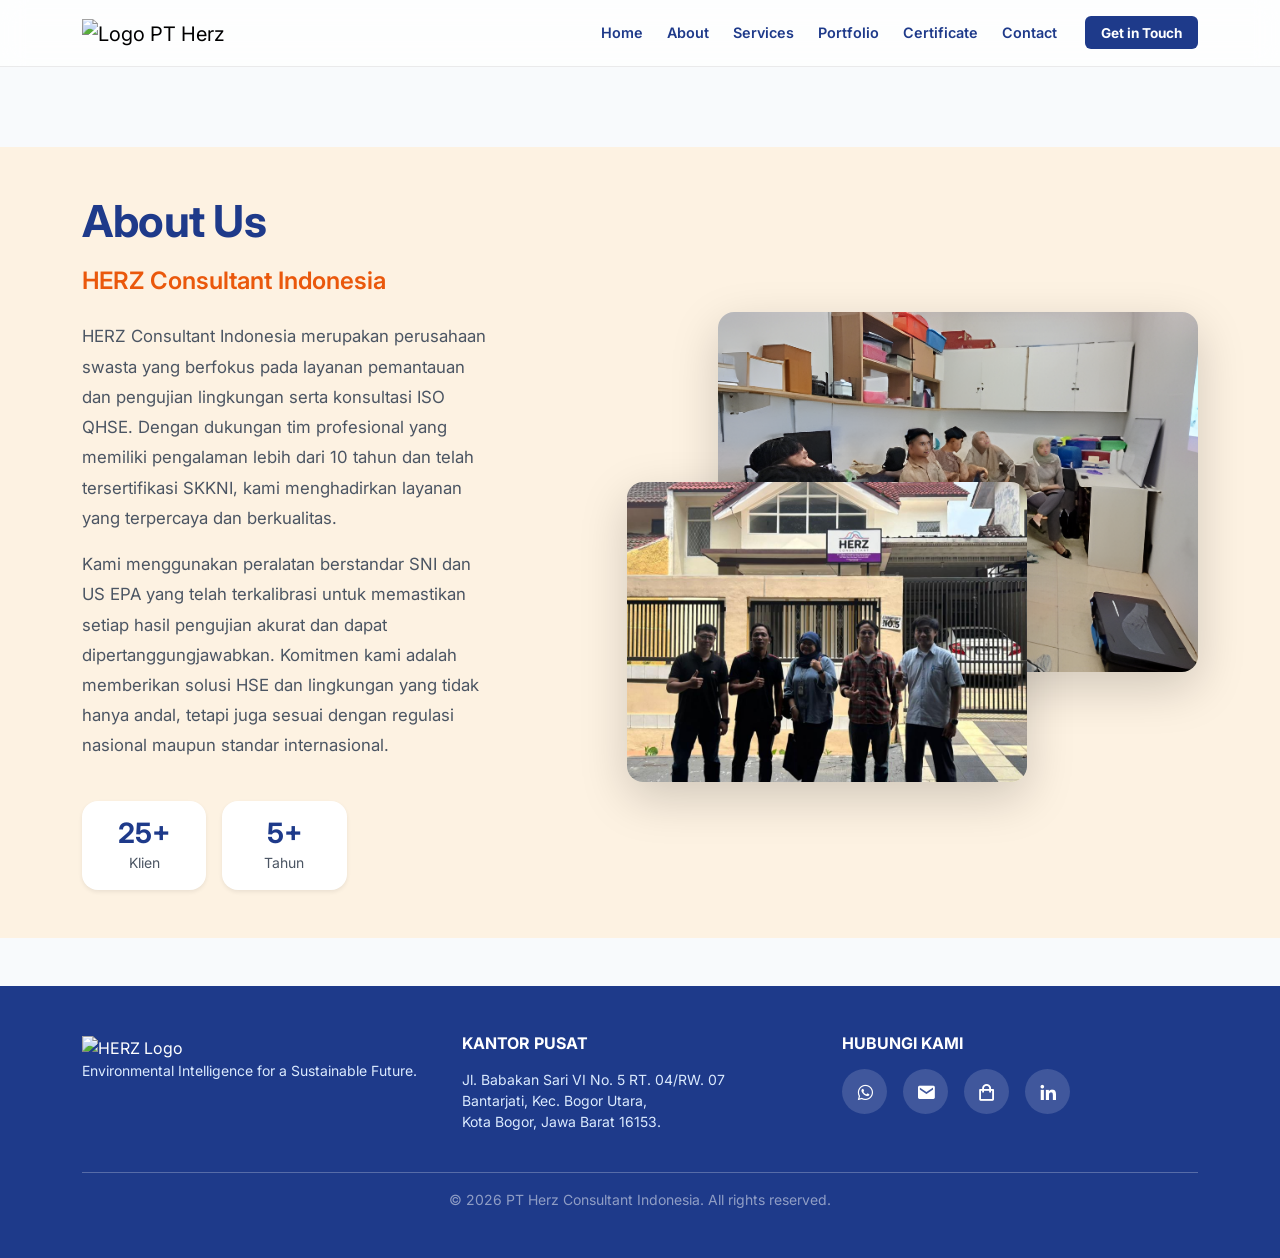
==== commit eeed0b98: "final?" ====
--- a/about.html
+++ b/about.html
@@ -123,33 +123,25 @@
                     <h6 class="text-uppercase fw-bold mb-3">Hubungi Kami</h6>
                     <ul class="list-unstyled text-light-blue small">
                        <div class="d-flex gap-3 flex-wrap">
-                             <!-- REVISI 2026-05-07: Update WhatsApp -->
-                             <a href="https://wa.me/628131415825" class="social-icon" target="_blank" style="width: 45px; height: 45px; background: rgba(255,255,255,0.15); border-radius: 50%; display: flex; align-items: center; justify-content: center; color: white; text-decoration: none;">
-                                 <svg xmlns="http://www.w3.org/2000/svg" width="20" height="20" fill="currentColor" class="bi bi-whatsapp" viewBox="0 0 16 16">
-                                  <path d="M13.601 2.326A7.854 7.854 0 0 0 7.994 0C3.627 0 .068 3.558.064 7.926c0 1.399.366 2.76 1.057 3.965L0 16l4.204-1.102a7.933 7.933 0 0 0 3.79.965h.004c4.368 0 7.926-3.558 7.93-7.93A7.898 7.898 0 0 0 13.601 2.326zM7.994 14.521a6.573 6.573 0 0 1-3.356-.92l-.24-.144-2.494.654.666-2.433-.156-.251a6.56 6.56 0 0 1-1.007-3.505c0-3.626 2.957-6.584 6.591-6.584a6.56 6.56 0 0 1 4.66 1.931 6.557 6.557 0 0 1 1.928 4.66c-.004 3.639-2.961 6.592-6.592 6.592zm3.615-4.934c-.197-.099-1.17-.578-1.353-.646-.182-.065-.315-.099-.445.099-.133.197-.513.646-.627.775-.114.133-.232.148-.43.05-.197-.1-.836-.308-1.592-.985-.59-.525-.985-1.175-1.103-1.372-.114-.198-.011-.304.088-.403.087-.088.197-.232.296-.346.1-.114.133-.198.198-.33.065-.134.034-.248-.015-.347-.05-.099-.445-1.076-.612-1.47-.16-.389-.323-.335-.445-.34-.114-.007-.247-.007-.38-.007a.729.729 0 0 0-.529.247c-.182.198-.691.677-.691 1.654 0 .977.71 1.916.81 2.049.098.133 1.394 2.132 3.383 2.992.47.205.84.326 1.129.418.475.152.904.129 1.246.08.38-.058 1.171-.48 1.338-.943.164-.464.164-.86.114-.943-.049-.084-.182-.133-.38-.232z"/>
-                                </svg>
-                             </a>
+                             
                          
                              <!-- REVISI 2026-05-07: Update Email -->
-                             <a href="mailto:info@herzindonesia.com" class="social-icon" style="width: 45px; height: 45px; background: rgba(255,255,255,0.15); border-radius: 50%; display: flex; align-items: center; justify-content: center; color: white; text-decoration: none;">
-                                 <svg xmlns="http://www.w3.org/2000/svg" width="20" height="20" fill="currentColor" class="bi bi-envelope-fill" viewBox="0 0 16 16">
-                                  <path d="M.05 3.555A2 2 0 0 1 2 2h12a2 2 0 0 1 1.95 1.555L8 8.414.05 3.555zM0 4.697v7.104l5.803-3.558L0 4.697zM6.761 8.83l-6.57 4.027A2 2 0 0 0 2 14h12a2 2 0 0 0 1.808-1.144l-6.57-4.027L8 9.586l-1.239-.756zm3.436-.586L16 11.801V4.697l-5.803 3.546z"/>
-                                </svg>
-                             </a>
-                         
-                             <a href="#" class="social-icon" style="width: 45px; height: 45px; background: rgba(255,255,255,0.15); border-radius: 50%; display: flex; align-items: center; justify-content: center; color: white; text-decoration: none;">
-                                 <svg xmlns="http://www.w3.org/2000/svg" width="20" height="20" fill="currentColor" class="bi bi-instagram" viewBox="0 0 16 16">
-                                  <path d="M8 0C5.829 0 5.556.01 4.703.048 3.85.088 3.269.222 2.76.42a3.917 3.917 0 0 0-1.417.923A3.927 3.927 0 0 0 .42 2.76c-.198.509-.333 1.09-.373 1.943C.01 5.556 0 5.829 0 8s.01 2.444.048 3.297c.04.852.174 1.433.372 1.942.205.526.478.972.923 1.417.444.445.89.719 1.416.923.51.198 1.09.333 1.942.372C5.555 15.99 5.828 16 8 16s2.444-.01 3.298-.048c.851-.04 1.434-.174 1.943-.372a3.916 3.916 0 0 0 1.416-.923c.445-.445.718-.891.923-1.417.197-.509.332-1.09.372-1.942C15.99 10.445 16 10.171 16 8s-.01-2.444-.048-3.297c-.04-.852-.175-1.433-.372-1.942a3.926 3.926 0 0 0-.923-1.417A3.911 3.911 0 0 0 13.24.42c-.51-.198-1.092-.333-1.943-.372C10.443.01 10.172 0 8 0zm0 1.44c2.168 0 2.426.007 3.281.046.78.035 1.204.166 1.486.275.373.145.64.319.92.599.28.28.453.546.598.92.11.281.24.705.275 1.485.039.854.047 1.11.047 3.281s-.008 2.426-.047 3.281c-.035.78-.166 1.203-.275 1.485a2.47 2.47 0 0 1-.599.919c-.28.28-.546.453-.92.598-.282.11-.705.24-1.485.276-.854.038-1.11.046-3.281.046s-2.426-.008-3.281-.046c-.78-.036-1.203-.166-1.485-.276a2.474 2.474 0 0 1-.92-.598 2.48 2.48 0 0 1-.6-.92c-.109-.281-.24-.705-.275-1.485-.038-.854-.046-1.11-.046-3.281s.008-2.426.046-3.281c.036-.78.166-1.204.276-1.486.145-.373.319-.64.599-.92.28-.28.546-.453.92-.598.282-.11.705-.24 1.485-.276.738-.034 1.024-.044 2.515-.045v.002z"/>
-                                  <path d="M8 3.891A4.109 4.109 0 1 0 12.109 8 4.109 4.109 0 0 0 8 3.891zm0 6.778A2.669 2.669 0 1 1 10.669 8 2.669 2.669 0 0 1 8 10.669z"/>
-                                  <path d="M12.273 2.712a1.008 1.008 0 1 1-2.015 0 1.008 1.008 0 0 1 2.015 0z"/>
-                                </svg>
+                           <a href="https://wa.me/628131415825" class="social-icon" target="_blank">
+                                 <i class='bx bxl-whatsapp'></i>
+                             </a>
+                         
+                             <!-- REVISI 2026-05-07: Update Email -->
+                             <a href="mailto:info@herzindonesia.com" class="social-icon" target="_blank">
+                                 <i class='bx bxs-envelope'></i>
+                             </a>
+                         
+                             <a href="https://katalog.inaproc.id/herz-konsultan-indonesia" class="social-icon" target="_blank">
+                                 <i class="bx bx-shopping-bag" ></i>
                              </a>
                          
                              <!-- REVISI 2026-05-07: Update LinkedIn -->
-                             <a href="https://www.linkedin.com/company/pt-herz-konsultan-indonesia/" class="social-icon" target="_blank" style="width: 45px; height: 45px; background: rgba(255,255,255,0.15); border-radius: 50%; display: flex; align-items: center; justify-content: center; color: white; text-decoration: none;">
-                                 <svg xmlns="http://www.w3.org/2000/svg" width="20" height="20" fill="currentColor" class="bi bi-linkedin" viewBox="0 0 16 16">
-                                  <path d="M0 1.146C0 .513.526 0 1.175 0h13.65C15.474 0 16 .513 16 1.146v13.708c0 .633-.526 1.146-1.175 1.146H1.175C.526 16 0 15.487 0 14.854V1.146zm4.943 12.248V6.169H2.542v7.225h2.401zm-1.2-8.212c.837 0 1.358-.554 1.358-1.248-.015-.709-.52-1.248-1.342-1.248-.822 0-1.359.54-1.359 1.248 0 .694.521 1.248 1.327 1.248h.016zm4.908 8.212V9.359c0-.216.016-.432.08-.586.173-.431.568-.878 1.232-.878.869 0 1.216.662 1.216 1.634v3.865h2.401V9.25c0-2.22-1.184-3.252-2.764-3.252-1.274 0-1.845.7-2.165 1.193v.025h-.016a5.54 5.54 0 0 1 .016-.025V6.169h-2.4c.03.678 0 7.225 0 7.225h2.4z"/>
-                                </svg>
+                             <a href="https://www.linkedin.com/company/pt-herz-konsultan-indonesia/" class="social-icon" target="_blank">
+                                 <i class='bx bxl-linkedin'></i>
                              </a>
 
                         </div>
--- a/css/style.css
+++ b/css/style.css
@@ -318,7 +318,7 @@
 
 .about-img {
     height: 400px;
-    background-image: url('../assets/images/tentang_kami.png');
+    background-image: url('../assets/images/WhatsApp Image 2026-05-28 at 17.19.41.jpeg');
     background-size: cover;
     background-position: center;
 }
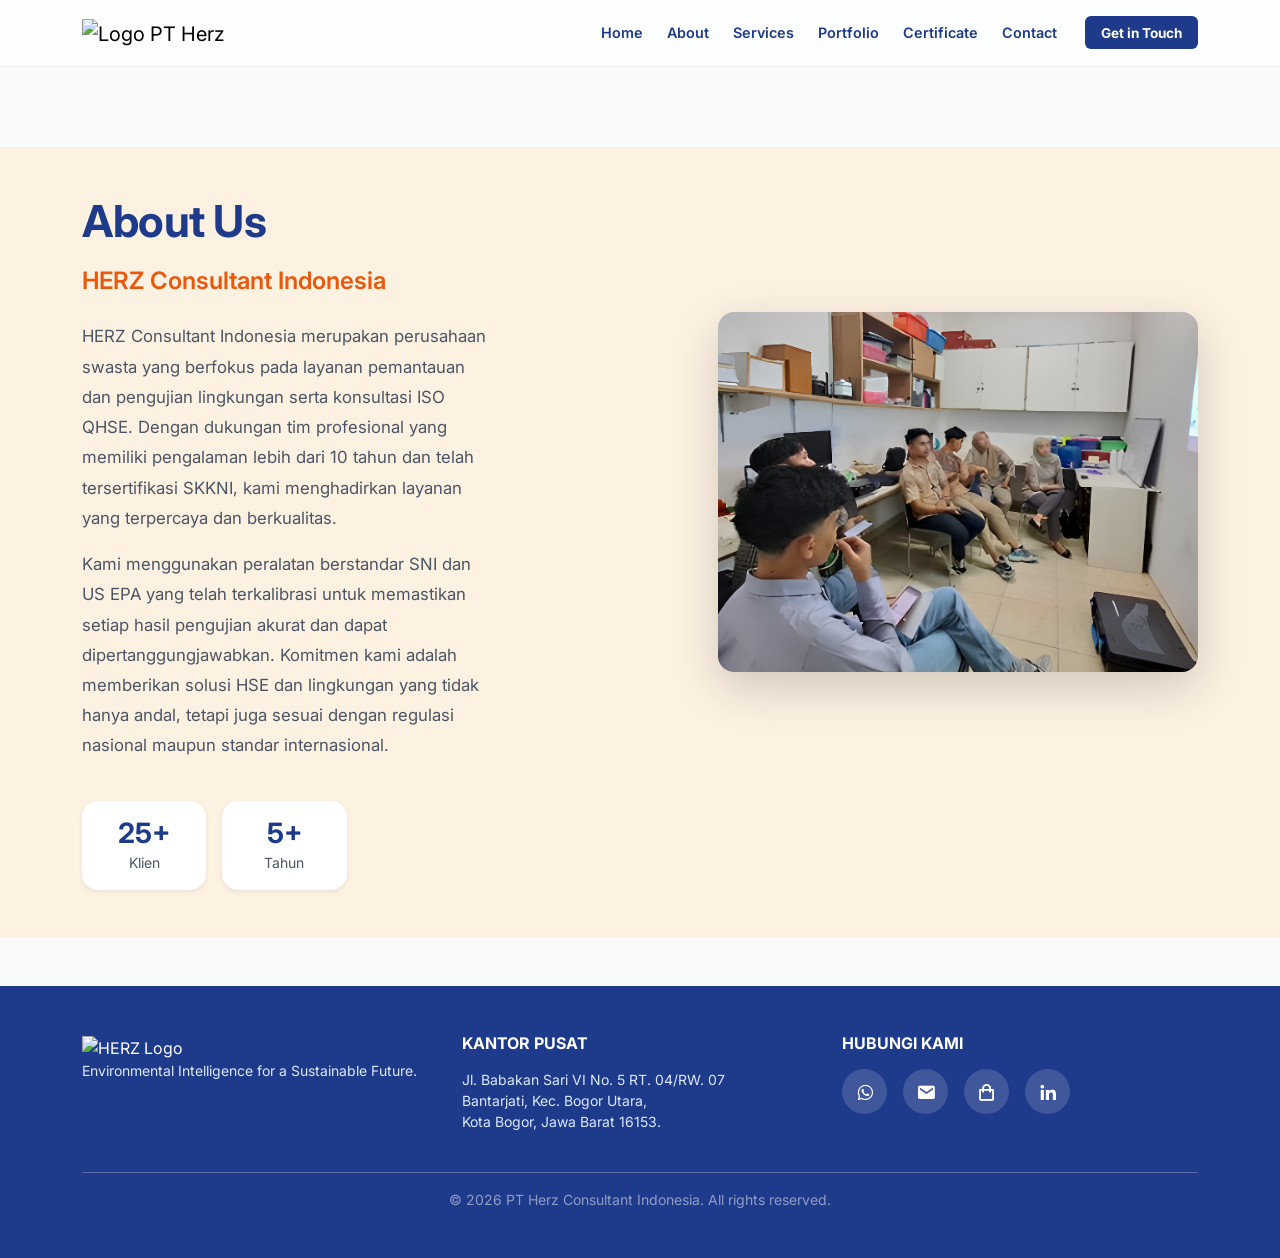
==== commit 42d3aecc: "Perbarui semua" ====
--- a/about.html
+++ b/about.html
@@ -88,14 +88,14 @@
                                  alt="Office workspace" 
                                  class="img-fluid rounded-4 shadow-lg about-img-top animate-on-scroll">
                         </div>
-                        
+                        <!--
                         <div class="about-image-bottom">
                             <img src="assets/images/dokum (234).jpeg" 
                                  alt="Team collaboration" 
                                  class="img-fluid rounded-4 shadow-lg about-img-bottom animate-on-scroll"
                                  style="transition-delay: 200ms;">
                         </div>
-                        
+                        -->
                     </div>
                 </div>
                 
--- a/css/style.css
+++ b/css/style.css
@@ -254,7 +254,7 @@
    2. Components
    ========================================= */
 /* REVISI 2026-05-07: Perbesar logo agar lebih jelas */
-.brand-logo { height: 75px; transition: transform 0.3s ease; }
+.brand-logo { width: 100px; height: 100px; transition: transform 0.3s ease; }
 .brand-logo:hover { transform: scale(1.05); }
 
 @media (max-width: 768px) {
@@ -274,6 +274,24 @@
     position: relative;
     min-height: 100vh;
     overflow: hidden;
+}
+
+.hero-panel {
+    max-width: 100%;
+}
+
+.hero-actions {
+    display: flex;
+    flex-wrap: wrap;
+    align-items: stretch;
+}
+
+.hero-action-btn {
+    display: inline-flex;
+    align-items: center;
+    justify-content: center;
+    text-align: center;
+    min-height: 72px;
 }
 
 .hero-slides {
@@ -314,6 +332,94 @@
     border-left: 4px solid #EA580C;
     padding-left: 1rem;
     color: #1e3a8a;
+}
+
+@media (max-width: 991px) {
+    .hero-slider {
+        min-height: auto;
+        padding: 120px 0 48px;
+    }
+
+    .hero-title {
+        font-size: clamp(2.4rem, 7vw, 3.75rem);
+        line-height: 1.12;
+    }
+
+    .hero-description {
+        margin-bottom: 2rem !important;
+    }
+}
+
+@media (max-width: 768px) {
+    .hero-slider {
+        padding: 104px 0 40px;
+    }
+
+    .hero-panel {
+        padding: 1.5rem 1.25rem;
+    }
+
+    .hero-subtitle {
+        font-size: 0.95rem;
+    }
+
+    .hero-title {
+        font-size: clamp(2rem, 9vw, 2.8rem);
+        margin-bottom: 1.25rem !important;
+    }
+
+    .hero-description {
+        font-size: 1.05rem;
+        line-height: 1.7;
+    }
+
+    .hero-actions {
+        gap: 0.75rem !important;
+    }
+
+    .hero-action-btn {
+        flex: 1 1 calc(50% - 0.75rem);
+        width: 100%;
+        min-height: 64px;
+        padding: 0.95rem 1rem !important;
+        font-size: 0.95rem;
+    }
+}
+
+@media (max-width: 576px) {
+    .hero-slider {
+        padding: 96px 0 32px;
+    }
+
+    .hero-panel {
+        padding: 1.25rem 1rem;
+        border-radius: 18px;
+    }
+
+    .hero-subtitle {
+        margin-bottom: 1rem !important;
+        font-size: 0.82rem;
+        letter-spacing: 0.04em;
+    }
+
+    .hero-title {
+        font-size: clamp(1.85rem, 10vw, 2.35rem);
+        line-height: 1.15;
+    }
+
+    .hero-description {
+        font-size: 1rem;
+        margin-bottom: 1.5rem !important;
+    }
+
+    .hero-actions {
+        flex-direction: column;
+    }
+
+    .hero-action-btn {
+        flex: 1 1 100%;
+        min-height: 56px;
+    }
 }
 
 .about-img {
